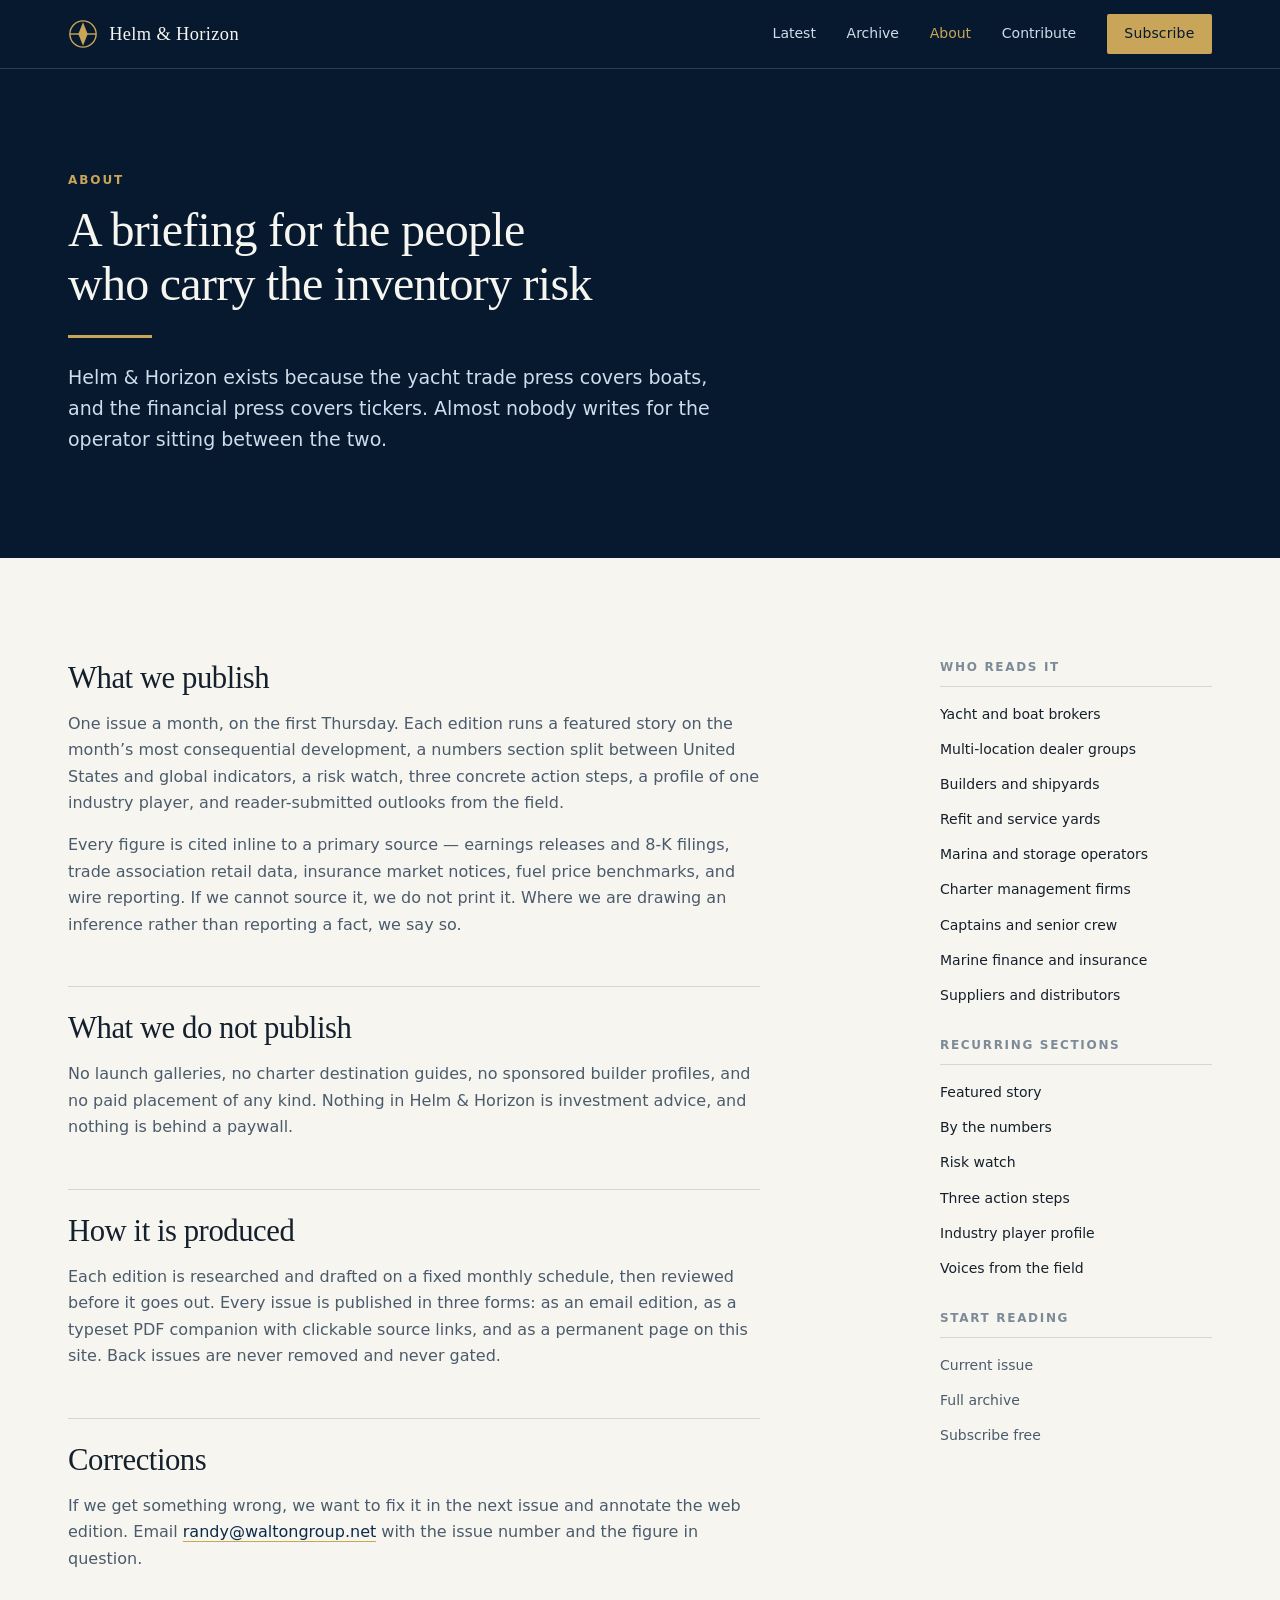
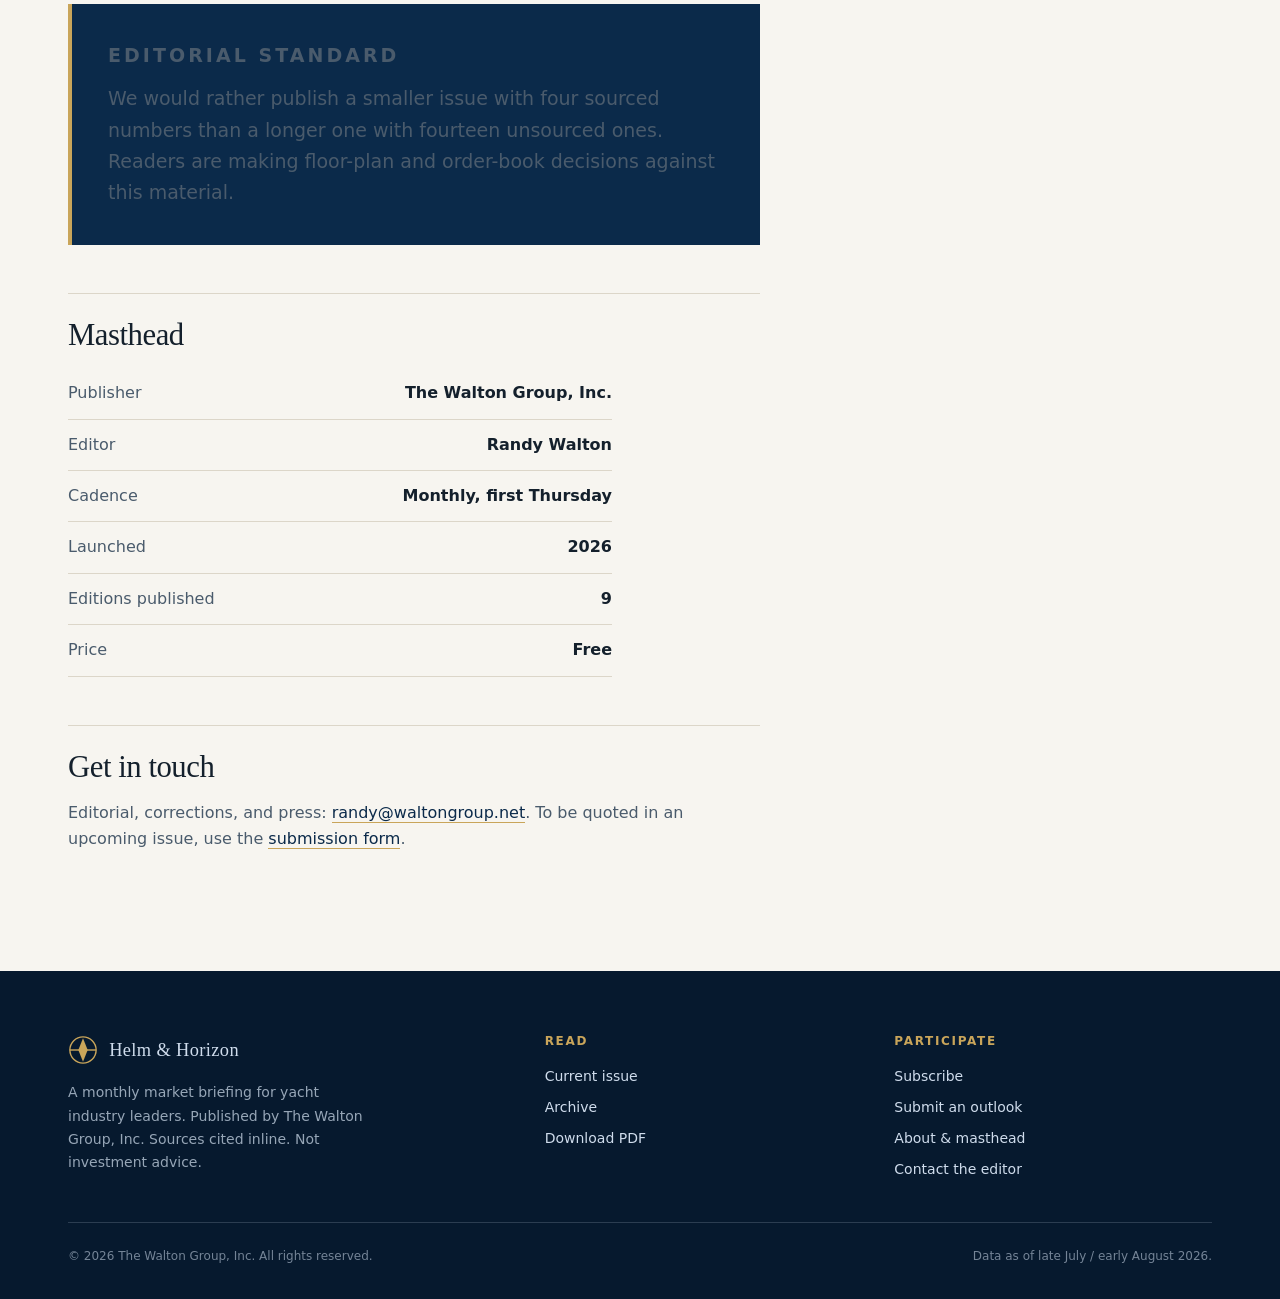
==== about.html @ 750bb22b "Helm & Horizon: hosted newsletter site (home, September edition, archive, about, subscribe, contribu" ====
<!doctype html>
<html lang="en">
  <head>
    <meta charset="utf-8" />
    <meta name="viewport" content="width=device-width, initial-scale=1" />
    <title>About &amp; masthead — Helm &amp; Horizon</title>
    <meta name="description" content="Helm &amp; Horizon is a monthly market briefing for yacht brokers, dealers, builders, and marina operators. What we publish, how we source it, and how to reach the editor." />
    <link rel="canonical" href="https://helmandhorizon.com/about.html" />
    <meta property="og:type" content="website" />
    <meta property="og:site_name" content="Helm &amp; Horizon" />
    <meta property="og:title" content="About &amp; masthead — Helm &amp; Horizon" />
    <meta property="og:description" content="Helm &amp; Horizon is a monthly market briefing for yacht brokers, dealers, builders, and marina operators. What we publish, how we source it, and how to reach the editor." />
    <meta property="og:image" content="assets/img/hero-yacht.webp" />
    <meta name="twitter:card" content="summary_large_image" />
    <link rel="icon" href="data:image/svg+xml,%3Csvg xmlns='http://www.w3.org/2000/svg' viewBox='0 0 32 32'%3E%3Crect width='32' height='32' fill='%2306192e'/%3E%3Cpath d='M16 5l4.5 11L16 27l-4.5-11z' fill='%23c9a55a'/%3E%3Cpath d='M4 16h24' stroke='%23c9a55a' stroke-width='1.6'/%3E%3C/svg%3E" />
    <link
      href="https://api.fontshare.com/v2/css?f[]=zodiak@400,500,700&f[]=satoshi@400,500,700&display=swap"
      rel="stylesheet"
    />
    <link rel="stylesheet" href="assets/base.css" />
  </head>
  <body>
    <a class="skip" href="#main">Skip to content</a>

    <header class="masthead">
      <div class="shell masthead__inner">
        <a class="brand" href="index.html" aria-label="Helm and Horizon home">
          <svg viewBox="0 0 32 32" fill="none" aria-hidden="true">
            <circle cx="16" cy="16" r="14" stroke="currentColor" stroke-width="1.5" />
            <path d="M2 16h28" stroke="currentColor" stroke-width="1.5" />
            <path d="M16 3.5 21 16l-5 12.5L11 16z" fill="currentColor" />
          </svg>
          <span class="brand__name">Helm &amp; Horizon</span>
        </a>
        <button
          class="nav__toggle"
          type="button"
          aria-expanded="false"
          aria-controls="site-nav"
          aria-label="Toggle navigation"
        >
          <svg width="18" height="14" viewBox="0 0 18 14" fill="none" aria-hidden="true">
            <path d="M0 1h18M0 7h18M0 13h18" stroke="currentColor" stroke-width="1.6" />
          </svg>
        </button>
        <nav class="nav" id="site-nav" aria-label="Primary">
          <a href="index.html">Latest</a>
          <a href="archive.html">Archive</a>
          <a href="about.html" aria-current="page">About</a>
          <a href="submit.html">Contribute</a>
          <a class="nav__cta" href="subscribe.html">Subscribe</a>
        </nav>
      </div>
    </header>

    <main id="main">
      <section class="section section--deep">
        <div class="shell">
          <p class="eyebrow">About</p>
          <h1 style="font-size: var(--text-2xl); max-width: 30ch; margin-bottom: var(--space-6)">
            A briefing for the people who carry the inventory risk
          </h1>
          <div class="hero__rule"></div>
          <p style="color: var(--light-blue); font-size: var(--text-lg); max-width: 56ch; margin: 0">
            Helm &amp; Horizon exists because the yacht trade press covers boats, and the financial press covers tickers. Almost nobody writes for the operator sitting between the two.
          </p>
        </div>
      </section>

      <section class="section">
        <div class="shell article__shell">
          <article class="prose">
            <h2>What we publish</h2>
            <p>
              One issue a month, on the first Thursday. Each edition runs a featured story on the
              month&rsquo;s most consequential development, a numbers section split between United
              States and global indicators, a risk watch, three concrete action steps, a profile of
              one industry player, and reader-submitted outlooks from the field.
            </p>
            <p>
              Every figure is cited inline to a primary source &mdash; earnings releases and 8-K
              filings, trade association retail data, insurance market notices, fuel price
              benchmarks, and wire reporting. If we cannot source it, we do not print it. Where we
              are drawing an inference rather than reporting a fact, we say so.
            </p>

            <h2>What we do not publish</h2>
            <p>
              No launch galleries, no charter destination guides, no sponsored builder profiles, and
              no paid placement of any kind. Nothing in Helm &amp; Horizon is investment advice, and
              nothing is behind a paywall.
            </p>

            <h2>How it is produced</h2>
            <p>
              Each edition is researched and drafted on a fixed monthly schedule, then reviewed
              before it goes out. Every issue is published in three forms: as an email edition, as a
              typeset PDF companion with clickable source links, and as a permanent page on this
              site. Back issues are never removed and never gated.
            </p>

            <h2>Corrections</h2>
            <p>
              If we get something wrong, we want to fix it in the next issue and annotate the web
              edition. Email
              <a href="mailto:randy@waltongroup.net">randy@waltongroup.net</a> with the issue number
              and the figure in question.
            </p>

            <div class="callout">
              <p class="eyebrow">Editorial standard</p>
              <p>
                We would rather publish a smaller issue with four sourced numbers than a longer one
                with fourteen unsourced ones. Readers are making floor-plan and order-book decisions
                against this material.
              </p>
            </div>

            <h2>Masthead</h2>
            <ul class="datalist" style="max-width: 34rem">
              <li><span>Publisher</span><b>The Walton Group, Inc.</b></li>
              <li><span>Editor</span><b>Randy Walton</b></li>
              <li><span>Cadence</span><b>Monthly, first Thursday</b></li>
              <li><span>Launched</span><b>2026</b></li>
              <li><span>Editions published</span><b>9</b></li>
              <li><span>Price</span><b>Free</b></li>
            </ul>

            <h2>Get in touch</h2>
            <p>
              Editorial, corrections, and press:
              <a href="mailto:randy@waltongroup.net">randy@waltongroup.net</a>. To be quoted in an
              upcoming issue, use the <a href="submit.html">submission form</a>.
            </p>
          </article>

          <aside class="sidebar">
            <h4>Who reads it</h4>
            <ul style="margin-bottom: var(--space-8)">
              <li>Yacht and boat brokers</li>
              <li>Multi-location dealer groups</li>
              <li>Builders and shipyards</li>
              <li>Refit and service yards</li>
              <li>Marina and storage operators</li>
              <li>Charter management firms</li>
              <li>Captains and senior crew</li>
              <li>Marine finance and insurance</li>
              <li>Suppliers and distributors</li>
            </ul>

            <h4>Recurring sections</h4>
            <ul style="margin-bottom: var(--space-8)">
              <li>Featured story</li>
              <li>By the numbers</li>
              <li>Risk watch</li>
              <li>Three action steps</li>
              <li>Industry player profile</li>
              <li>Voices from the field</li>
            </ul>

            <h4>Start reading</h4>
            <ul>
              <li><a href="editions/september-2026.html">Current issue</a></li>
              <li><a href="archive.html">Full archive</a></li>
              <li><a href="subscribe.html">Subscribe free</a></li>
            </ul>
          </aside>
        </div>
      </section>

    </main>

    <footer class="footer">
      <div class="shell">
        <div class="footer__grid">
          <div class="footer__brand">
            <a class="brand" href="index.html" style="margin-bottom: var(--space-4)">
              <svg viewBox="0 0 32 32" fill="none" aria-hidden="true">
            <circle cx="16" cy="16" r="14" stroke="currentColor" stroke-width="1.5" />
            <path d="M2 16h28" stroke="currentColor" stroke-width="1.5" />
            <path d="M16 3.5 21 16l-5 12.5L11 16z" fill="currentColor" />
          </svg>
              <span class="brand__name">Helm &amp; Horizon</span>
            </a>
            <p>
              A monthly market briefing for yacht industry leaders. Published by The Walton Group,
              Inc. Sources cited inline. Not investment advice.
            </p>
          </div>
          <div>
            <h4>Read</h4>
            <ul>
              <li><a href="editions/september-2026.html">Current issue</a></li>
              <li><a href="archive.html">Archive</a></li>
              <li><a href="pdf/Helm_Horizon_September2026.pdf">Download PDF</a></li>
            </ul>
          </div>
          <div>
            <h4>Participate</h4>
            <ul>
              <li><a href="subscribe.html">Subscribe</a></li>
              <li><a href="submit.html">Submit an outlook</a></li>
              <li><a href="about.html">About &amp; masthead</a></li>
              <li><a href="mailto:randy@waltongroup.net">Contact the editor</a></li>
            </ul>
          </div>
        </div>
        <div class="footer__legal">
          <span>&copy; <span data-year>2026</span> The Walton Group, Inc. All rights reserved.</span>
          <span>Data as of late July / early August 2026.</span>
        </div>
      </div>
    </footer>

    <script src="assets/site.js" defer></script>
  </body>
</html>
---- assets/base.css ----
/* ==========================================================================
   Helm & Horizon — design system
   Navy / gold editorial identity carried over from the email + PDF editions.
   ========================================================================== */

:root {
  /* Brand surfaces */
  --navy: #0b2a4a;
  --navy-deep: #06192e;
  --navy-mid: #123f66;
  --gold: #c9a55a;
  --gold-soft: #e0c78d;
  --paper: #f7f5f0;
  --paper-warm: #efeae0;
  --ink: #14202c;
  --ink-soft: #4a5b6c;
  --ink-faint: #7d8b98;
  --light-blue: #cfdcec;
  --rule: #dcd6c9;
  --rule-dark: rgba(207, 220, 236, 0.18);

  /* Type */
  --font-display: 'Zodiak', 'Iowan Old Style', Georgia, serif;
  --font-body: 'Satoshi', 'Inter', system-ui, sans-serif;

  --text-xs: 0.75rem;
  --text-sm: 0.875rem;
  --text-base: 1rem;
  --text-lg: 1.1875rem;
  --text-xl: clamp(1.5rem, 2.4vw, 2rem);
  --text-2xl: clamp(2rem, 4vw, 3rem);
  --text-hero: clamp(2.5rem, 6.2vw, 5.25rem);

  /* Space */
  --space-1: 0.25rem;
  --space-2: 0.5rem;
  --space-3: 0.75rem;
  --space-4: 1rem;
  --space-5: 1.25rem;
  --space-6: 1.5rem;
  --space-8: 2rem;
  --space-12: 3rem;
  --space-16: 4rem;
  --space-24: 6rem;
  --space-32: 8rem;

  --measure: 68ch;
  --shell: 1240px;
  --radius: 2px;
  --ease: cubic-bezier(0.16, 1, 0.3, 1);
}

/* ---------- Reset ---------- */
*,
*::before,
*::after {
  box-sizing: border-box;
}
html {
  -webkit-text-size-adjust: 100%;
  scroll-behavior: smooth;
}
body {
  margin: 0;
  background: var(--paper);
  color: var(--ink);
  font-family: var(--font-body);
  font-size: var(--text-base);
  line-height: 1.65;
  -webkit-font-smoothing: antialiased;
  text-rendering: optimizeLegibility;
}
img {
  max-width: 100%;
  display: block;
  height: auto;
}
a {
  color: inherit;
}
h1,
h2,
h3,
h4 {
  margin: 0;
  font-family: var(--font-display);
  font-weight: 500;
  line-height: 1.12;
  letter-spacing: -0.015em;
  text-wrap: balance;
}
p {
  margin: 0 0 var(--space-4);
}
ul {
  margin: 0;
  padding: 0;
  list-style: none;
}

:focus-visible {
  outline: 2px solid var(--gold);
  outline-offset: 3px;
}

.shell {
  width: 100%;
  max-width: var(--shell);
  margin-inline: auto;
  padding-inline: clamp(1.25rem, 5vw, 3rem);
}
.skip {
  position: absolute;
  left: -9999px;
}
.skip:focus {
  left: var(--space-4);
  top: var(--space-4);
  z-index: 200;
  background: var(--gold);
  color: var(--navy-deep);
  padding: var(--space-3) var(--space-4);
  font-size: var(--text-sm);
  font-weight: 700;
}

/* ---------- Eyebrow / labels ---------- */
.eyebrow {
  font-family: var(--font-body);
  font-size: var(--text-xs);
  font-weight: 700;
  letter-spacing: 0.16em;
  text-transform: uppercase;
  color: var(--gold);
  margin: 0 0 var(--space-3);
}
.eyebrow--ink {
  color: var(--ink-faint);
}

/* ==========================================================================
   Header
   ========================================================================== */
.masthead {
  position: sticky;
  top: 0;
  z-index: 60;
  background: var(--navy-deep);
  border-bottom: 1px solid var(--rule-dark);
}
.masthead__inner {
  display: flex;
  align-items: center;
  justify-content: space-between;
  gap: var(--space-6);
  min-height: 68px;
}
.brand {
  display: inline-flex;
  align-items: center;
  gap: 0.7rem;
  text-decoration: none;
  color: var(--paper);
  flex-shrink: 0;
}
.brand svg {
  width: 30px;
  height: 30px;
  color: var(--gold);
  flex-shrink: 0;
}
.brand__name {
  font-family: var(--font-display);
  font-size: 1.15rem;
  letter-spacing: 0.02em;
  white-space: nowrap;
}

.nav {
  display: flex;
  align-items: center;
  gap: clamp(1rem, 2.4vw, 2rem);
}
.nav a {
  font-size: var(--text-sm);
  font-weight: 500;
  color: var(--light-blue);
  text-decoration: none;
  padding-block: var(--space-2);
  transition: color 0.2s var(--ease);
}
.nav a:hover,
.nav a[aria-current='page'] {
  color: var(--gold);
}
.nav__cta {
  background: var(--gold);
  color: var(--navy-deep) !important;
  padding: 0.55rem 1.1rem;
  border-radius: var(--radius);
  font-weight: 700;
  letter-spacing: 0.01em;
  transition: background 0.2s var(--ease);
}
.nav__cta:hover {
  background: var(--gold-soft);
}
.nav__toggle {
  display: none;
  background: none;
  border: 1px solid var(--rule-dark);
  color: var(--light-blue);
  width: 40px;
  height: 40px;
  border-radius: var(--radius);
  cursor: pointer;
  align-items: center;
  justify-content: center;
}

@media (max-width: 820px) {
  .nav {
    position: absolute;
    inset: 68px 0 auto;
    flex-direction: column;
    align-items: stretch;
    gap: 0;
    background: var(--navy-deep);
    border-bottom: 1px solid var(--rule-dark);
    padding: var(--space-2) clamp(1.25rem, 5vw, 3rem) var(--space-6);
    display: none;
  }
  .nav.is-open {
    display: flex;
  }
  .nav a {
    padding: var(--space-3) 0;
    border-bottom: 1px solid var(--rule-dark);
    font-size: var(--text-base);
  }
  .nav__cta {
    margin-top: var(--space-4);
    text-align: center;
    border-bottom: none !important;
  }
  .nav__toggle {
    display: inline-flex;
  }
}

/* ==========================================================================
   Hero
   ========================================================================== */
.hero {
  position: relative;
  background: var(--navy-deep);
  color: var(--paper);
  overflow: hidden;
  isolation: isolate;
}
.hero__media {
  position: absolute;
  inset: 0;
  z-index: -2;
}
.hero__media img {
  width: 100%;
  height: 100%;
  object-fit: cover;
  object-position: center 62%;
  filter: brightness(1.25) saturate(1.05);
}
.hero::after {
  content: '';
  position: absolute;
  inset: 0;
  z-index: -1;
  background: linear-gradient(
      180deg,
      rgba(6, 25, 46, 0.88) 0%,
      rgba(6, 25, 46, 0.42) 45%,
      rgba(6, 25, 46, 0.82) 100%
    ),
    linear-gradient(90deg, rgba(6, 25, 46, 0.82) 0%, rgba(6, 25, 46, 0.4) 48%, rgba(6, 25, 46, 0.06) 78%);
}
.hero__inner {
  padding-block: clamp(4rem, 12vw, 9rem);
  max-width: 62rem;
}
.hero h1 {
  font-size: var(--text-hero);
  margin-bottom: var(--space-6);
  max-width: 34ch;
}
.hero__lede {
  font-size: var(--text-lg);
  color: var(--light-blue);
  max-width: 54ch;
  margin-bottom: var(--space-8);
}
.hero__rule {
  width: 84px;
  height: 3px;
  background: var(--gold);
  margin-bottom: var(--space-6);
}
.hero__meta {
  display: flex;
  flex-wrap: wrap;
  gap: var(--space-2) var(--space-4);
  align-items: center;
  font-size: var(--text-xs);
  letter-spacing: 0.14em;
  text-transform: uppercase;
  color: var(--gold);
  font-weight: 700;
  margin-bottom: var(--space-4);
}
.hero__meta span:not(:last-child)::after {
  content: '·';
  margin-left: var(--space-4);
  color: var(--rule-dark);
}
@media (max-width: 30rem) {
  .hero__meta span:nth-child(3) {
    display: none;
  }
  .hero__meta span:nth-child(2)::after {
    content: none;
  }
}

/* ---------- Buttons ---------- */
.btn {
  display: inline-flex;
  align-items: center;
  gap: 0.5rem;
  font-family: var(--font-body);
  font-size: var(--text-sm);
  font-weight: 700;
  letter-spacing: 0.01em;
  text-decoration: none;
  padding: 0.85rem 1.6rem;
  border-radius: var(--radius);
  border: 1px solid transparent;
  cursor: pointer;
  transition: all 0.2s var(--ease);
}
.btn--gold {
  background: var(--gold);
  color: var(--navy-deep);
}
.btn--gold:hover {
  background: var(--gold-soft);
  transform: translateY(-1px);
}
.btn--ghost {
  border-color: rgba(207, 220, 236, 0.4);
  color: var(--paper);
}
.btn--ghost:hover {
  border-color: var(--gold);
  color: var(--gold);
}
.btn--navy {
  background: var(--navy);
  color: var(--paper);
}
.btn--navy:hover {
  background: var(--navy-deep);
  transform: translateY(-1px);
}
.btn--outline {
  border-color: var(--navy);
  color: var(--navy);
}
.btn--outline:hover {
  background: var(--navy);
  color: var(--paper);
}
.btn-row {
  display: flex;
  flex-wrap: wrap;
  gap: var(--space-3);
}

/* ==========================================================================
   Sections
   ========================================================================== */
.section {
  padding-block: clamp(3.5rem, 8vw, 7rem);
}
.section--tight {
  padding-block: clamp(2.5rem, 5vw, 4rem);
}
.section--navy {
  background: var(--navy);
  color: var(--paper);
}
.section--deep {
  background: var(--navy-deep);
  color: var(--paper);
}
.section--warm {
  background: var(--paper-warm);
}
.section__head {
  display: flex;
  flex-wrap: wrap;
  align-items: flex-end;
  justify-content: space-between;
  gap: var(--space-4);
  padding-bottom: var(--space-5, 1.25rem);
  margin-bottom: var(--space-8);
  border-bottom: 1px solid var(--rule);
}
.section--navy .section__head,
.section--deep .section__head {
  border-color: var(--rule-dark);
}
.section__head h2 {
  font-size: var(--text-xl);
}
.section__head a {
  font-size: var(--text-sm);
  font-weight: 600;
  color: var(--navy);
  text-decoration: none;
  border-bottom: 1px solid var(--gold);
  padding-bottom: 2px;
  white-space: nowrap;
}
.section--navy .section__head a,
.section--deep .section__head a {
  color: var(--gold);
}
.section__head a:hover {
  color: var(--gold);
}

/* ---------- Numbers strip ---------- */
.numbers {
  display: grid;
  grid-template-columns: repeat(auto-fit, minmax(200px, 1fr));
  gap: 1px;
  background: var(--rule-dark);
  border: 1px solid var(--rule-dark);
}
.numbers__cell {
  background: var(--navy);
  padding: var(--space-6);
}
.numbers__val {
  font-family: var(--font-display);
  font-size: clamp(1.75rem, 3vw, 2.5rem);
  line-height: 1;
  color: var(--gold);
  margin-bottom: var(--space-3);
}
.numbers__label {
  font-size: var(--text-sm);
  color: var(--light-blue);
  line-height: 1.5;
}
.numbers__label strong {
  color: var(--paper);
  font-weight: 600;
  display: block;
  margin-bottom: 2px;
}

/* ---------- Feature block (latest edition) ---------- */
.feature {
  display: grid;
  grid-template-columns: 1.15fr 0.85fr;
  gap: clamp(2rem, 5vw, 4.5rem);
  align-items: start;
}
@media (max-width: 900px) {
  .feature {
    grid-template-columns: 1fr;
  }
}
.feature h3 {
  font-size: var(--text-2xl);
  margin-bottom: var(--space-4);
}
.feature__body p {
  color: var(--ink-soft);
}
.feature__body p:first-of-type {
  font-size: var(--text-lg);
  color: var(--ink);
}
.feature__aside {
  border-left: 3px solid var(--gold);
  padding-left: var(--space-6);
}
@media (max-width: 900px) {
  .feature__aside {
    border-left: none;
    border-top: 3px solid var(--gold);
    padding-left: 0;
    padding-top: var(--space-6);
  }
}
.feature__aside h4 {
  font-family: var(--font-body);
  font-size: var(--text-xs);
  font-weight: 700;
  letter-spacing: 0.14em;
  text-transform: uppercase;
  color: var(--ink-faint);
  margin-bottom: var(--space-4);
}
.keylist li {
  padding: var(--space-3) 0;
  border-bottom: 1px solid var(--rule);
  font-size: var(--text-sm);
  color: var(--ink-soft);
  display: flex;
  gap: var(--space-3);
}
.keylist li:last-child {
  border-bottom: none;
}
.keylist strong {
  color: var(--ink);
  font-weight: 700;
  flex-shrink: 0;
  min-width: 4.5rem;
  font-variant-numeric: tabular-nums;
}

/* ---------- Cards / archive ---------- */
.grid-cards {
  display: grid;
  grid-template-columns: repeat(auto-fill, minmax(min(100%, 300px), 1fr));
  gap: clamp(1.25rem, 2.5vw, 2rem);
}
.card {
  display: flex;
  flex-direction: column;
  background: #fff;
  border: 1px solid var(--rule);
  border-radius: var(--radius);
  overflow: hidden;
  transition:
    transform 0.25s var(--ease),
    box-shadow 0.25s var(--ease),
    border-color 0.25s var(--ease);
}
.card:hover {
  transform: translateY(-3px);
  border-color: var(--gold);
  box-shadow: 0 12px 32px -18px rgba(11, 42, 74, 0.45);
}
.card__vol {
  background: var(--navy);
  color: var(--gold);
  font-size: var(--text-xs);
  font-weight: 700;
  letter-spacing: 0.14em;
  text-transform: uppercase;
  padding: var(--space-3) var(--space-6);
}
.card__body {
  padding: var(--space-6);
  display: flex;
  flex-direction: column;
  flex: 1;
  gap: var(--space-3);
}
.card__body h3 {
  font-size: 1.3rem;
  line-height: 1.2;
}
.card__body p {
  font-size: var(--text-sm);
  color: var(--ink-soft);
  margin: 0;
  flex: 1;
}
.card__links {
  display: flex;
  flex-wrap: wrap;
  gap: var(--space-4);
  margin-top: var(--space-2);
  padding-top: var(--space-4);
  border-top: 1px solid var(--rule);
  font-size: var(--text-sm);
  font-weight: 600;
}
.card__links a {
  color: var(--navy);
  text-decoration: none;
  border-bottom: 1px solid var(--gold);
  padding-bottom: 1px;
}
.card__links a:hover {
  color: var(--gold);
}

/* ---------- Split image band ---------- */
.band {
  display: grid;
  grid-template-columns: 1fr 1fr;
  align-items: stretch;
  background: var(--navy);
  color: var(--paper);
}
@media (max-width: 860px) {
  .band {
    grid-template-columns: 1fr;
  }
}
.band__media {
  min-height: 320px;
}
.band__media img {
  width: 100%;
  height: 100%;
  object-fit: cover;
}
.band__text {
  padding: clamp(2.5rem, 6vw, 5rem) clamp(1.5rem, 5vw, 4rem);
  align-self: center;
  max-width: 34rem;
}
.band__text h2 {
  font-size: var(--text-xl);
  margin-bottom: var(--space-4);
}
.band__text p {
  color: var(--light-blue);
}

/* ---------- Steps ---------- */
.steps {
  display: grid;
  gap: var(--space-6);
}
.step {
  display: grid;
  grid-template-columns: 3rem 1fr;
  gap: var(--space-6);
  padding-bottom: var(--space-6);
  border-bottom: 1px solid var(--rule);
}
.step:last-child {
  border-bottom: none;
  padding-bottom: 0;
}
@media (max-width: 640px) {
  .step {
    grid-template-columns: 1fr;
    gap: var(--space-3);
  }
}
.step__n {
  width: 3rem;
  height: 3rem;
  border-radius: 50%;
  background: var(--navy);
  color: var(--gold);
  display: grid;
  place-items: center;
  font-family: var(--font-display);
  font-size: 1.35rem;
}
.step h3 {
  font-family: var(--font-body);
  font-size: var(--text-lg);
  font-weight: 700;
  letter-spacing: -0.005em;
  margin-bottom: var(--space-2);
}
.step p {
  color: var(--ink-soft);
  margin: 0;
  max-width: var(--measure);
}

/* ---------- Callout ---------- */
.callout {
  background: var(--navy);
  color: var(--paper);
  border-left: 4px solid var(--gold);
  padding: clamp(1.5rem, 3vw, 2.25rem);
  margin-block: var(--space-8);
}
.callout .eyebrow {
  margin-bottom: var(--space-3);
}
.callout p {
  margin: 0;
  color: var(--light-blue);
  font-size: var(--text-lg);
  max-width: 62ch;
}
.warn {
  background: #fdf6e8;
  border-left: 4px solid var(--gold);
  padding: var(--space-6);
}
.warn h4 {
  font-family: var(--font-body);
  font-size: var(--text-xs);
  font-weight: 700;
  letter-spacing: 0.14em;
  text-transform: uppercase;
  color: #8a6a1f;
  margin-bottom: var(--space-3);
}
.warn p {
  margin: 0;
  font-size: var(--text-sm);
  color: var(--ink-soft);
}

/* ==========================================================================
   Article (edition page)
   ========================================================================== */
.article {
  padding-block: clamp(2.5rem, 6vw, 4.5rem);
}
.article__shell {
  display: grid;
  grid-template-columns: minmax(0, 1fr) 17rem;
  gap: clamp(2rem, 5vw, 4.5rem);
  align-items: start;
}
@media (max-width: 1000px) {
  .article__shell {
    grid-template-columns: 1fr;
  }
}
.prose {
  max-width: var(--measure);
}
.prose > h2 {
  font-size: var(--text-xl);
  margin-top: var(--space-12);
  margin-bottom: var(--space-4);
  padding-top: var(--space-6);
  border-top: 1px solid var(--rule);
}
.prose > h2:first-child {
  margin-top: 0;
  border-top: none;
  padding-top: 0;
}
.prose h3 {
  font-family: var(--font-body);
  font-size: var(--text-lg);
  font-weight: 700;
  margin-top: var(--space-8);
  margin-bottom: var(--space-3);
}
.prose p {
  color: var(--ink-soft);
}
.prose a {
  color: var(--navy);
  text-decoration: none;
  border-bottom: 1px solid var(--gold);
}
.prose a:hover {
  color: var(--gold);
}
.prose strong {
  color: var(--ink);
  font-weight: 700;
}
.prose figure {
  margin: var(--space-8) 0;
}
.prose figcaption {
  font-size: var(--text-xs);
  color: var(--ink-faint);
  margin-top: var(--space-3);
}
.sidebar {
  position: sticky;
  top: 92px;
  font-size: var(--text-sm);
}
@media (max-width: 1000px) {
  .sidebar {
    position: static;
  }
}
.sidebar h4 {
  font-family: var(--font-body);
  font-size: var(--text-xs);
  font-weight: 700;
  letter-spacing: 0.14em;
  text-transform: uppercase;
  color: var(--ink-faint);
  margin-bottom: var(--space-4);
  padding-bottom: var(--space-3);
  border-bottom: 1px solid var(--rule);
}
.sidebar ul {
  margin-bottom: var(--space-8);
}
.sidebar li + li {
  margin-top: var(--space-3);
}
.sidebar a {
  color: var(--ink-soft);
  text-decoration: none;
}
.sidebar a:hover {
  color: var(--navy);
}
.datalist li {
  display: flex;
  justify-content: space-between;
  gap: var(--space-4);
  padding: var(--space-3) 0;
  border-bottom: 1px solid var(--rule);
  color: var(--ink-soft);
}
.datalist b {
  color: var(--ink);
  font-variant-numeric: tabular-nums;
  white-space: nowrap;
}

/* ==========================================================================
   Forms / subscribe
   ========================================================================== */
.subscribe {
  display: grid;
  grid-template-columns: 1fr 1fr;
  gap: clamp(2rem, 5vw, 4.5rem);
  align-items: start;
}
@media (max-width: 860px) {
  .subscribe {
    grid-template-columns: 1fr;
  }
}
.form {
  background: rgba(207, 220, 236, 0.07);
  border: 1px solid var(--rule-dark);
  padding: clamp(1.5rem, 3.5vw, 2.5rem);
  border-radius: var(--radius);
}
.field {
  margin-bottom: var(--space-4);
}
.field label {
  display: block;
  font-size: var(--text-xs);
  font-weight: 700;
  letter-spacing: 0.1em;
  text-transform: uppercase;
  color: var(--light-blue);
  margin-bottom: var(--space-2);
}
.field input,
.field select,
.field textarea {
  width: 100%;
  font-family: var(--font-body);
  font-size: var(--text-base);
  color: var(--paper);
  background: rgba(6, 25, 46, 0.6);
  border: 1px solid rgba(207, 220, 236, 0.28);
  border-radius: var(--radius);
  padding: 0.7rem 0.85rem;
  transition: border-color 0.2s var(--ease);
}
.field input::placeholder,
.field textarea::placeholder {
  color: rgba(207, 220, 236, 0.45);
}
.field input:focus,
.field select:focus,
.field textarea:focus {
  border-color: var(--gold);
  outline: none;
}
.field select option {
  color: var(--ink);
}
.form__note {
  font-size: var(--text-xs);
  color: rgba(207, 220, 236, 0.7);
  margin: var(--space-4) 0 0;
}
.form__status {
  font-size: var(--text-sm);
  margin-top: var(--space-4);
  padding: var(--space-3) var(--space-4);
  border-radius: var(--radius);
  display: none;
}
.form__status.is-ok {
  display: block;
  background: rgba(201, 165, 90, 0.16);
  border: 1px solid var(--gold);
  color: var(--gold-soft);
}
.form__status.is-err {
  display: block;
  background: rgba(190, 80, 70, 0.16);
  border: 1px solid #c86b60;
  color: #f0b9b2;
}

/* ==========================================================================
   Footer
   ========================================================================== */
.footer {
  background: var(--navy-deep);
  color: var(--light-blue);
  padding-block: var(--space-16) var(--space-8);
  font-size: var(--text-sm);
}
.footer__grid {
  display: grid;
  grid-template-columns: 1.4fr 1fr 1fr;
  gap: var(--space-8);
  padding-bottom: var(--space-8);
  border-bottom: 1px solid var(--rule-dark);
}
@media (max-width: 760px) {
  .footer__grid {
    grid-template-columns: 1fr;
  }
}
.footer h4 {
  font-family: var(--font-body);
  font-size: var(--text-xs);
  font-weight: 700;
  letter-spacing: 0.14em;
  text-transform: uppercase;
  color: var(--gold);
  margin-bottom: var(--space-4);
}
.footer li + li {
  margin-top: var(--space-2);
}
.footer a {
  color: var(--light-blue);
  text-decoration: none;
}
.footer a:hover {
  color: var(--gold);
}
.footer__brand p {
  max-width: 34ch;
  color: rgba(207, 220, 236, 0.72);
}
.footer__legal {
  padding-top: var(--space-6);
  display: flex;
  flex-wrap: wrap;
  gap: var(--space-3) var(--space-6);
  justify-content: space-between;
  font-size: var(--text-xs);
  color: rgba(207, 220, 236, 0.55);
}

/* ---------- Motion ---------- */
.reveal {
  opacity: 0;
  transform: translateY(18px);
}
.reveal.is-in {
  opacity: 1;
  transform: none;
  transition:
    opacity 0.7s var(--ease),
    transform 0.7s var(--ease);
}
@media (prefers-reduced-motion: reduce) {
  *,
  *::before,
  *::after {
    animation-duration: 0.01ms !important;
    transition-duration: 0.01ms !important;
    scroll-behavior: auto !important;
  }
  .reveal {
    opacity: 1;
    transform: none;
  }
}
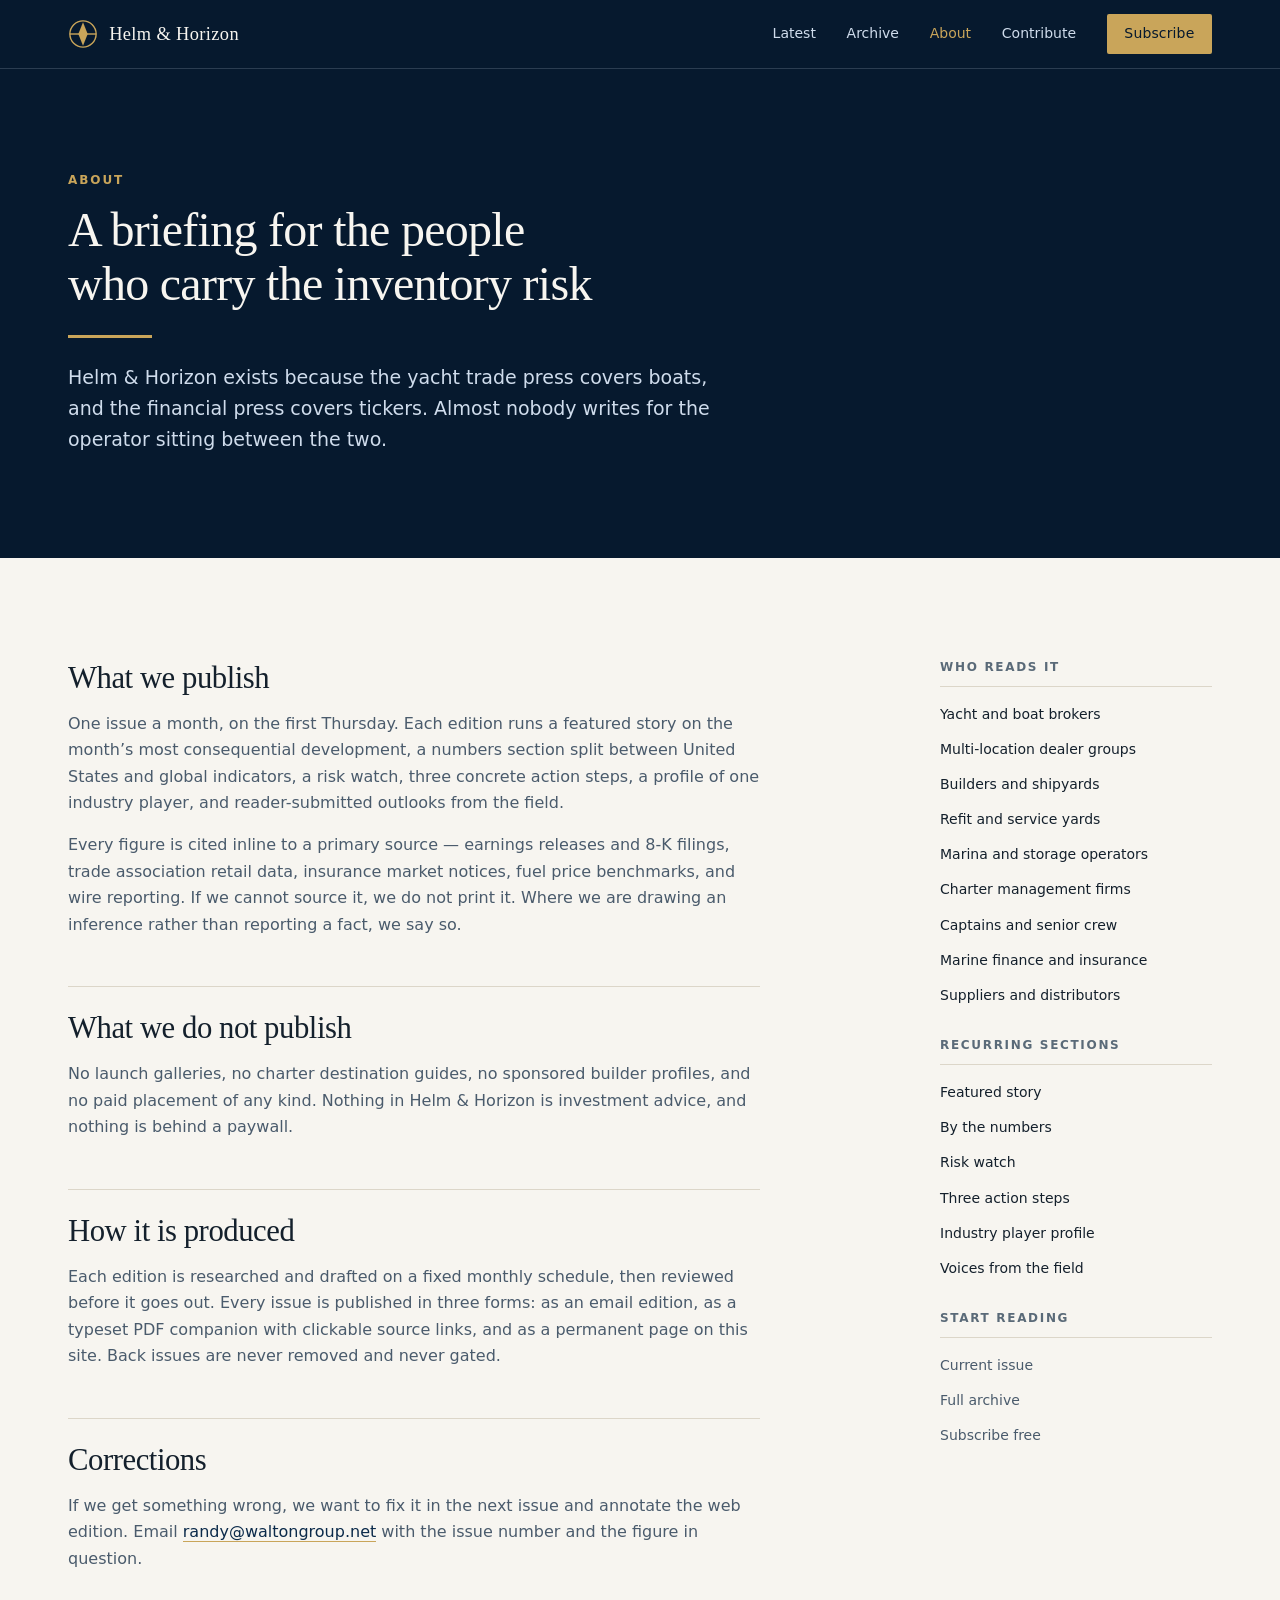
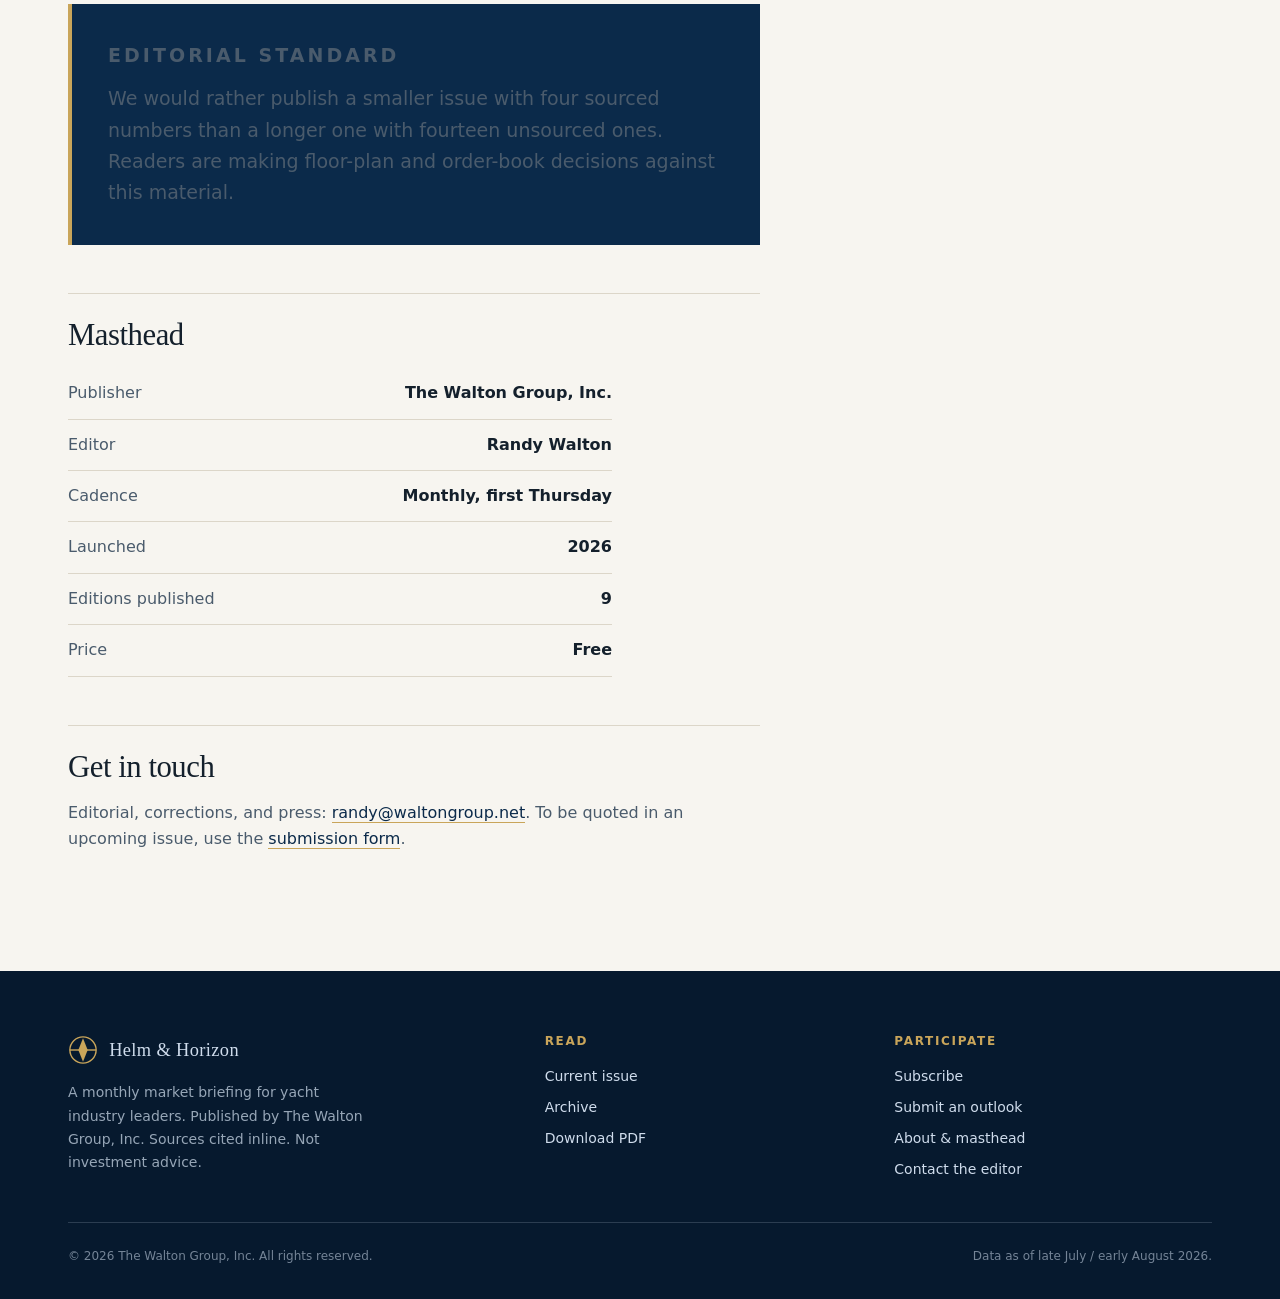
==== commit 32e7e323: "Fix caching, no-JS, contrast, and metadata issues found in launch review Correctness and functionali" ====
--- a/about.html
+++ b/about.html
@@ -5,26 +5,27 @@
     <meta name="viewport" content="width=device-width, initial-scale=1" />
     <title>About &amp; masthead — Helm &amp; Horizon</title>
     <meta name="description" content="Helm &amp; Horizon is a monthly market briefing for yacht brokers, dealers, builders, and marina operators. What we publish, how we source it, and how to reach the editor." />
-    <link rel="canonical" href="https://helmandhorizon.com/about.html" />
+    <link rel="canonical" href="https://thehelmandhorizon.com/about" />
     <meta property="og:type" content="website" />
     <meta property="og:site_name" content="Helm &amp; Horizon" />
+    <meta property="og:url" content="https://thehelmandhorizon.com/about" />
     <meta property="og:title" content="About &amp; masthead — Helm &amp; Horizon" />
     <meta property="og:description" content="Helm &amp; Horizon is a monthly market briefing for yacht brokers, dealers, builders, and marina operators. What we publish, how we source it, and how to reach the editor." />
-    <meta property="og:image" content="assets/img/hero-yacht.webp" />
+    <meta property="og:image" content="https://thehelmandhorizon.com/assets/img/hero-yacht.webp" />
     <meta name="twitter:card" content="summary_large_image" />
     <link rel="icon" href="data:image/svg+xml,%3Csvg xmlns='http://www.w3.org/2000/svg' viewBox='0 0 32 32'%3E%3Crect width='32' height='32' fill='%2306192e'/%3E%3Cpath d='M16 5l4.5 11L16 27l-4.5-11z' fill='%23c9a55a'/%3E%3Cpath d='M4 16h24' stroke='%23c9a55a' stroke-width='1.6'/%3E%3C/svg%3E" />
     <link
       href="https://api.fontshare.com/v2/css?f[]=zodiak@400,500,700&f[]=satoshi@400,500,700&display=swap"
       rel="stylesheet"
     />
-    <link rel="stylesheet" href="assets/base.css" />
+    <link rel="stylesheet" href="/assets/base.css" />
   </head>
   <body>
     <a class="skip" href="#main">Skip to content</a>
 
     <header class="masthead">
       <div class="shell masthead__inner">
-        <a class="brand" href="index.html" aria-label="Helm and Horizon home">
+        <a class="brand" href="/" aria-label="Helm and Horizon home">
           <svg viewBox="0 0 32 32" fill="none" aria-hidden="true">
             <circle cx="16" cy="16" r="14" stroke="currentColor" stroke-width="1.5" />
             <path d="M2 16h28" stroke="currentColor" stroke-width="1.5" />
@@ -44,11 +45,11 @@
           </svg>
         </button>
         <nav class="nav" id="site-nav" aria-label="Primary">
-          <a href="index.html">Latest</a>
-          <a href="archive.html">Archive</a>
-          <a href="about.html" aria-current="page">About</a>
-          <a href="submit.html">Contribute</a>
-          <a class="nav__cta" href="subscribe.html">Subscribe</a>
+          <a href="/">Latest</a>
+          <a href="/archive">Archive</a>
+          <a href="/about" aria-current="page">About</a>
+          <a href="/submit">Contribute</a>
+          <a class="nav__cta" href="/subscribe">Subscribe</a>
         </nav>
       </div>
     </header>
@@ -130,7 +131,7 @@
             <p>
               Editorial, corrections, and press:
               <a href="mailto:randy@waltongroup.net">randy@waltongroup.net</a>. To be quoted in an
-              upcoming issue, use the <a href="submit.html">submission form</a>.
+              upcoming issue, use the <a href="/submit">submission form</a>.
             </p>
           </article>
 
@@ -160,9 +161,9 @@
 
             <h4>Start reading</h4>
             <ul>
-              <li><a href="editions/september-2026.html">Current issue</a></li>
-              <li><a href="archive.html">Full archive</a></li>
-              <li><a href="subscribe.html">Subscribe free</a></li>
+              <li><a href="/editions/september-2026">Current issue</a></li>
+              <li><a href="/archive">Full archive</a></li>
+              <li><a href="/subscribe">Subscribe free</a></li>
             </ul>
           </aside>
         </div>
@@ -174,7 +175,7 @@
       <div class="shell">
         <div class="footer__grid">
           <div class="footer__brand">
-            <a class="brand" href="index.html" style="margin-bottom: var(--space-4)">
+            <a class="brand" href="/" style="margin-bottom: var(--space-4)">
               <svg viewBox="0 0 32 32" fill="none" aria-hidden="true">
             <circle cx="16" cy="16" r="14" stroke="currentColor" stroke-width="1.5" />
             <path d="M2 16h28" stroke="currentColor" stroke-width="1.5" />
@@ -190,17 +191,17 @@
           <div>
             <h4>Read</h4>
             <ul>
-              <li><a href="editions/september-2026.html">Current issue</a></li>
-              <li><a href="archive.html">Archive</a></li>
-              <li><a href="pdf/Helm_Horizon_September2026.pdf">Download PDF</a></li>
+              <li><a href="/editions/september-2026">Current issue</a></li>
+              <li><a href="/archive">Archive</a></li>
+              <li><a href="/pdf/Helm_Horizon_September2026.pdf">Download PDF</a></li>
             </ul>
           </div>
           <div>
             <h4>Participate</h4>
             <ul>
-              <li><a href="subscribe.html">Subscribe</a></li>
-              <li><a href="submit.html">Submit an outlook</a></li>
-              <li><a href="about.html">About &amp; masthead</a></li>
+              <li><a href="/subscribe">Subscribe</a></li>
+              <li><a href="/submit">Submit an outlook</a></li>
+              <li><a href="/about">About &amp; masthead</a></li>
               <li><a href="mailto:randy@waltongroup.net">Contact the editor</a></li>
             </ul>
           </div>
@@ -212,6 +213,6 @@
       </div>
     </footer>
 
-    <script src="assets/site.js" defer></script>
+    <script src="/assets/site.js" defer></script>
   </body>
 </html>
--- a/assets/base.css
+++ b/assets/base.css
@@ -14,7 +14,7 @@
   --paper-warm: #efeae0;
   --ink: #14202c;
   --ink-soft: #4a5b6c;
-  --ink-faint: #7d8b98;
+  --ink-faint: #5a6a78; /* darkened for 4.5:1 on --paper and --paper-warm */
   --light-blue: #cfdcec;
   --rule: #dcd6c9;
   --rule-dark: rgba(207, 220, 236, 0.18);
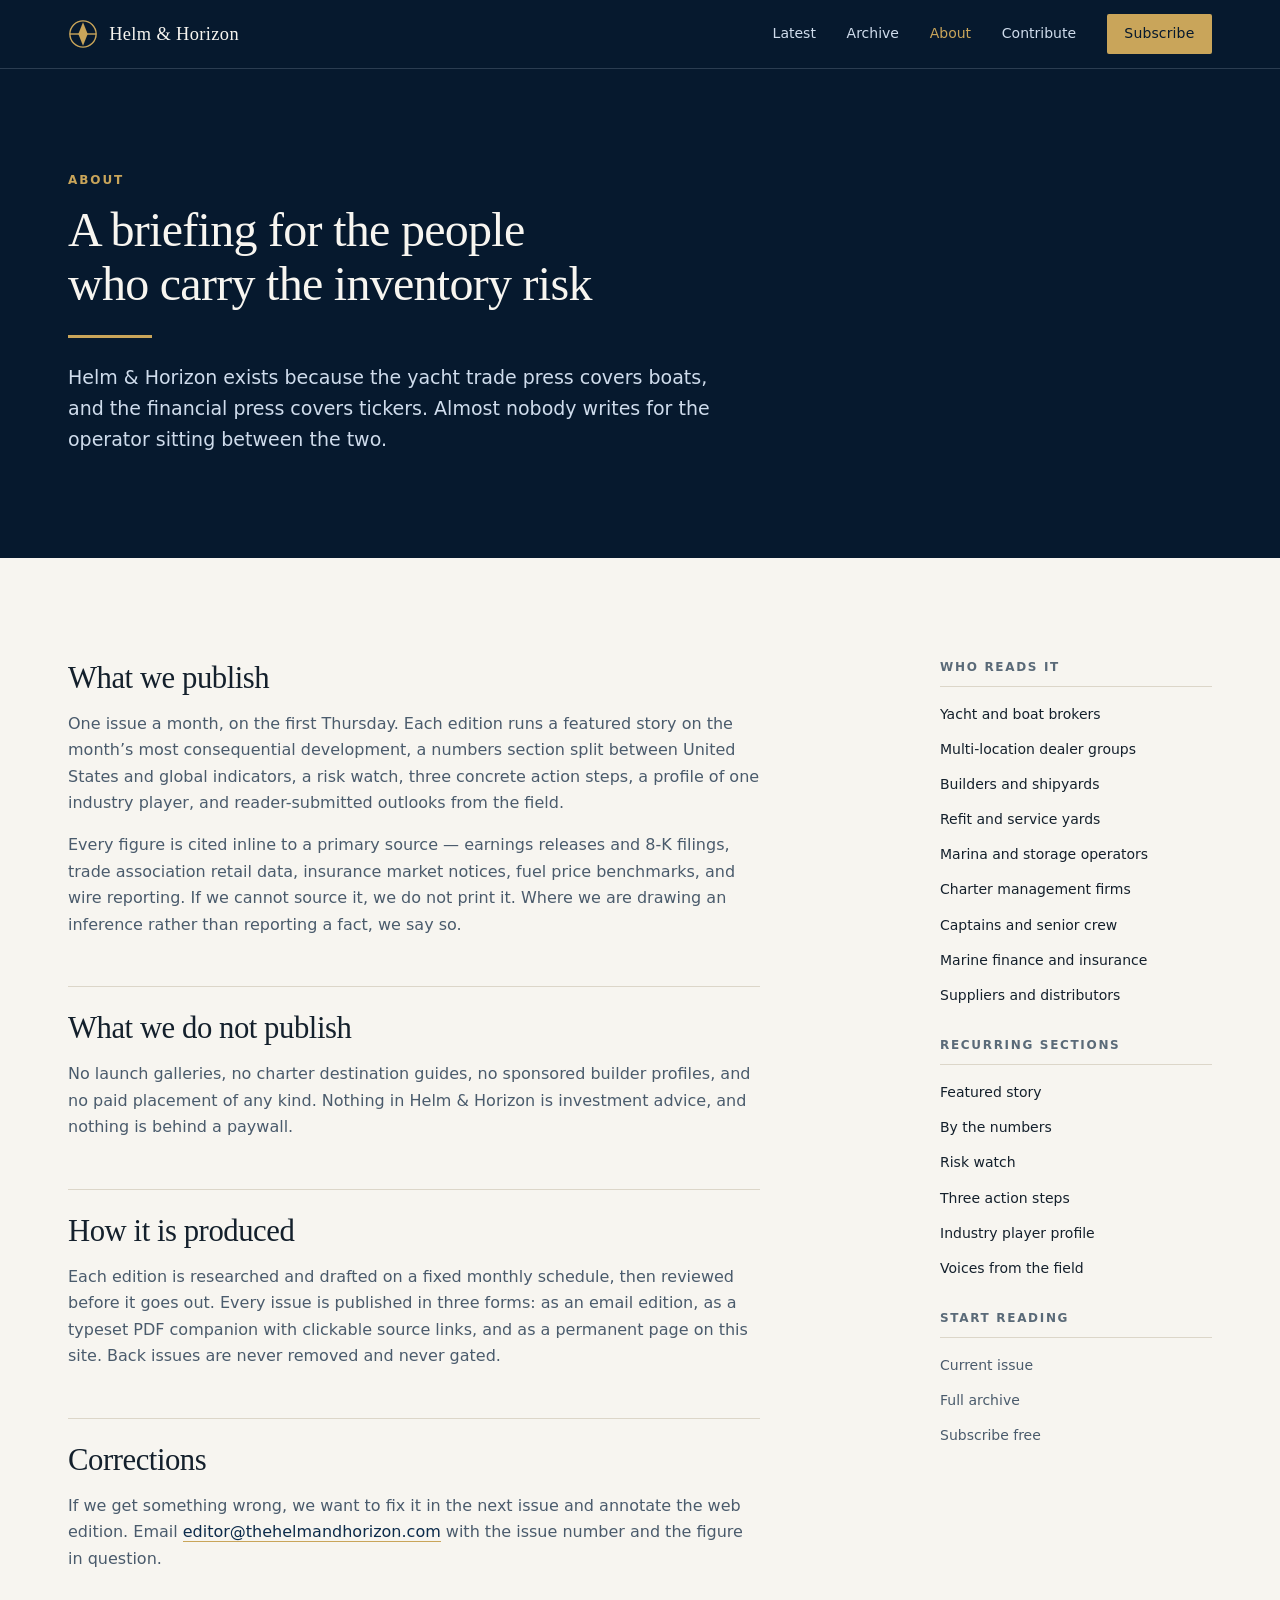
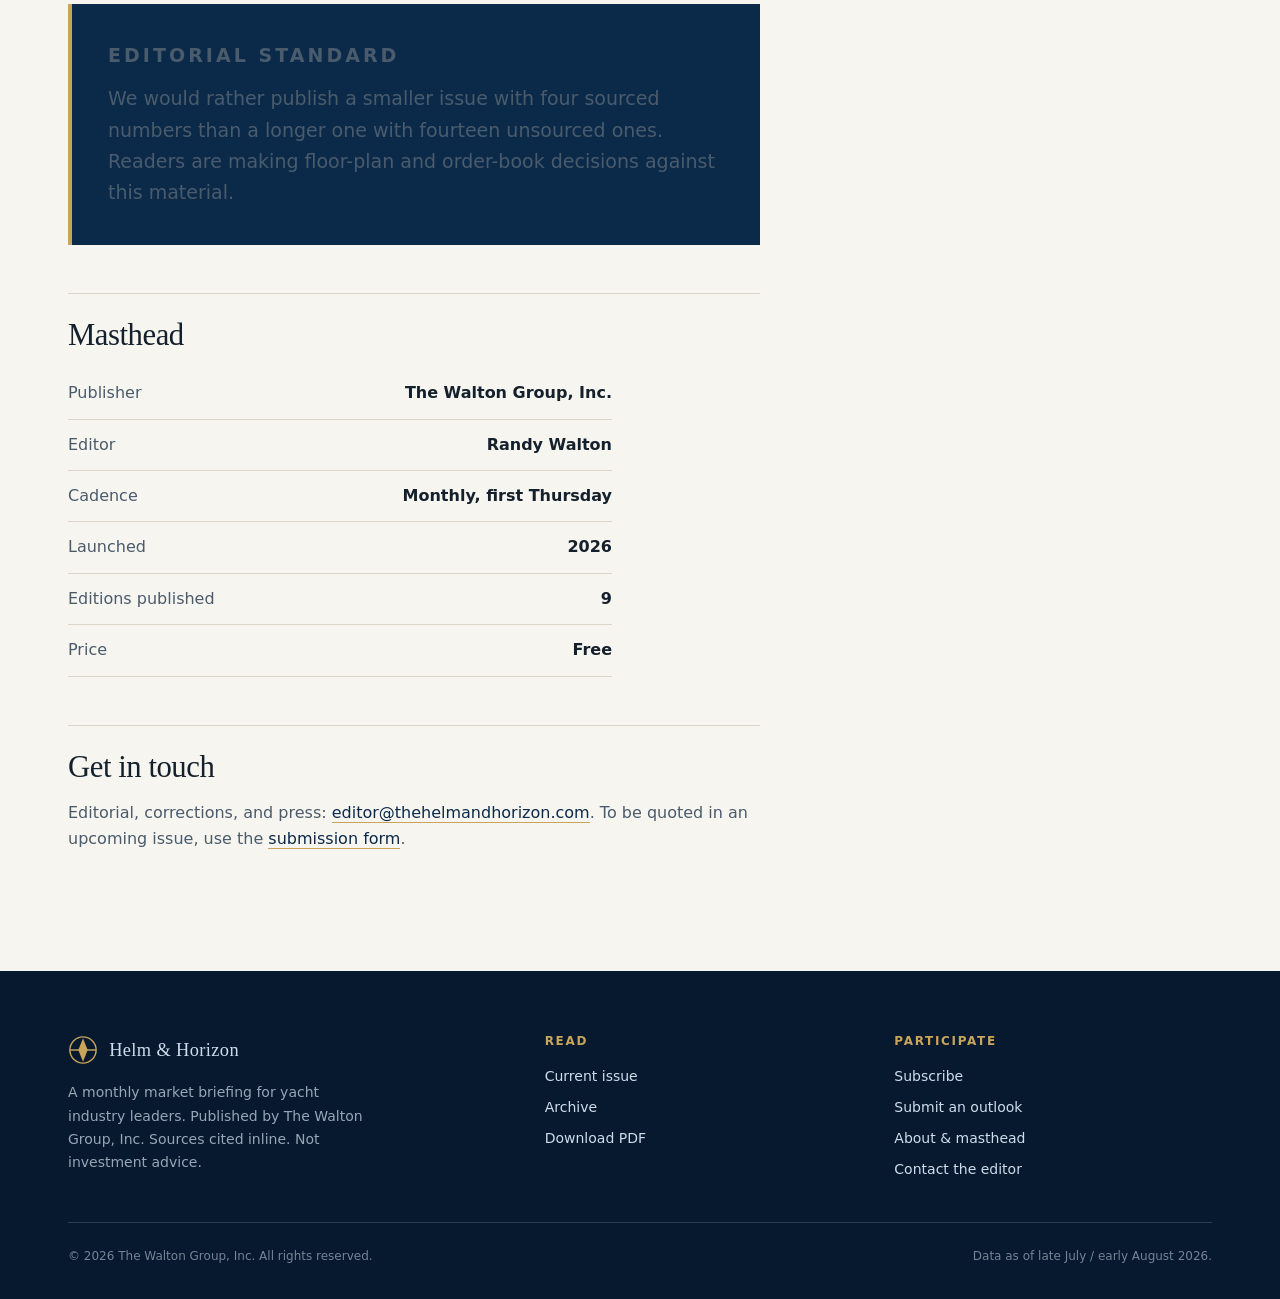
==== commit 6d5300e6: "Publish editor@thehelmandhorizon.com instead of the personal address Replaces randy@waltongroup.net " ====
--- a/about.html
+++ b/about.html
@@ -104,7 +104,7 @@
             <p>
               If we get something wrong, we want to fix it in the next issue and annotate the web
               edition. Email
-              <a href="mailto:randy@waltongroup.net">randy@waltongroup.net</a> with the issue number
+              <a href="mailto:editor@thehelmandhorizon.com">editor@thehelmandhorizon.com</a> with the issue number
               and the figure in question.
             </p>
 
@@ -130,7 +130,7 @@
             <h2>Get in touch</h2>
             <p>
               Editorial, corrections, and press:
-              <a href="mailto:randy@waltongroup.net">randy@waltongroup.net</a>. To be quoted in an
+              <a href="mailto:editor@thehelmandhorizon.com">editor@thehelmandhorizon.com</a>. To be quoted in an
               upcoming issue, use the <a href="/submit">submission form</a>.
             </p>
           </article>
@@ -202,7 +202,7 @@
               <li><a href="/subscribe">Subscribe</a></li>
               <li><a href="/submit">Submit an outlook</a></li>
               <li><a href="/about">About &amp; masthead</a></li>
-              <li><a href="mailto:randy@waltongroup.net">Contact the editor</a></li>
+              <li><a href="mailto:editor@thehelmandhorizon.com">Contact the editor</a></li>
             </ul>
           </div>
         </div>
--- a/assets/base.css
+++ b/assets/base.css
@@ -886,6 +886,15 @@
 .field select option {
   color: var(--ink);
 }
+/* Honeypot. Hidden from people, left in the DOM for bots to fill in.
+   Not display:none — some bots skip those. */
+.hp {
+  position: absolute;
+  left: -9999px;
+  width: 1px;
+  height: 1px;
+  overflow: hidden;
+}
 .form__note {
   font-size: var(--text-xs);
   color: rgba(207, 220, 236, 0.7);
